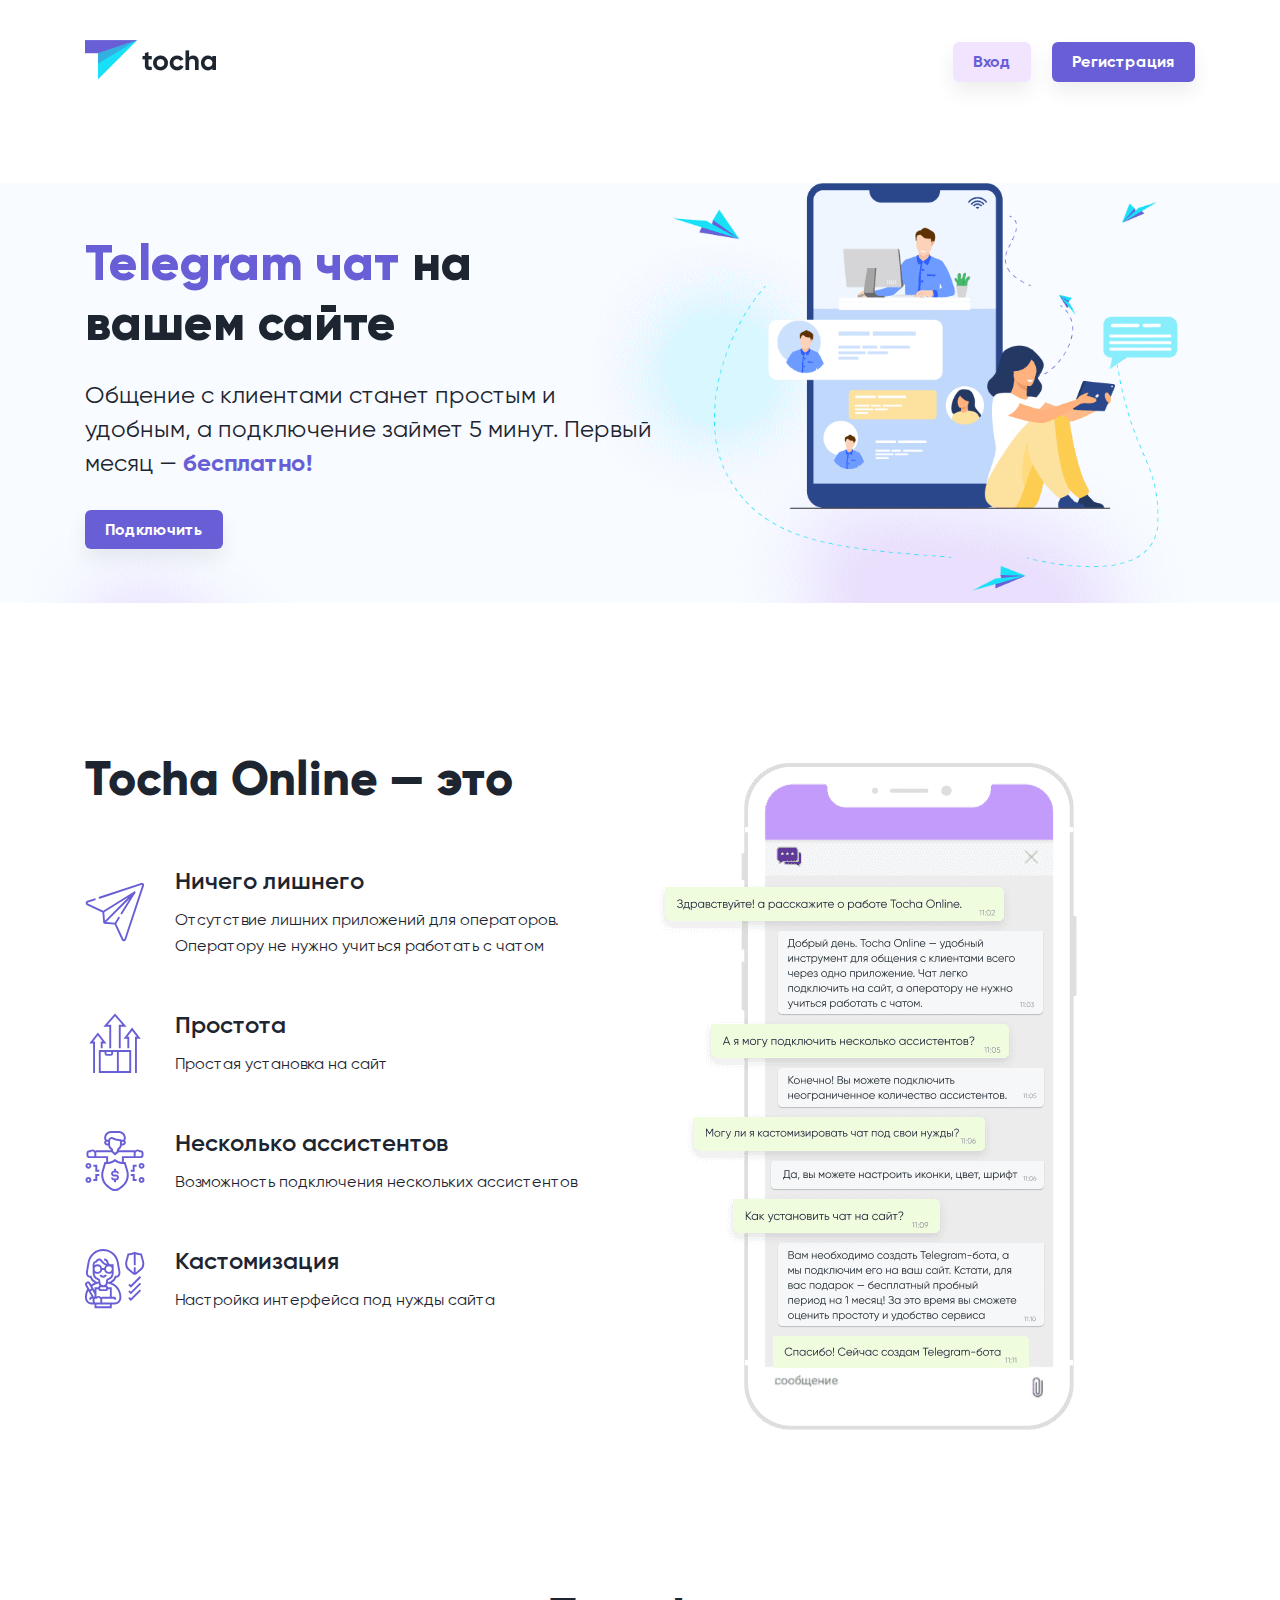
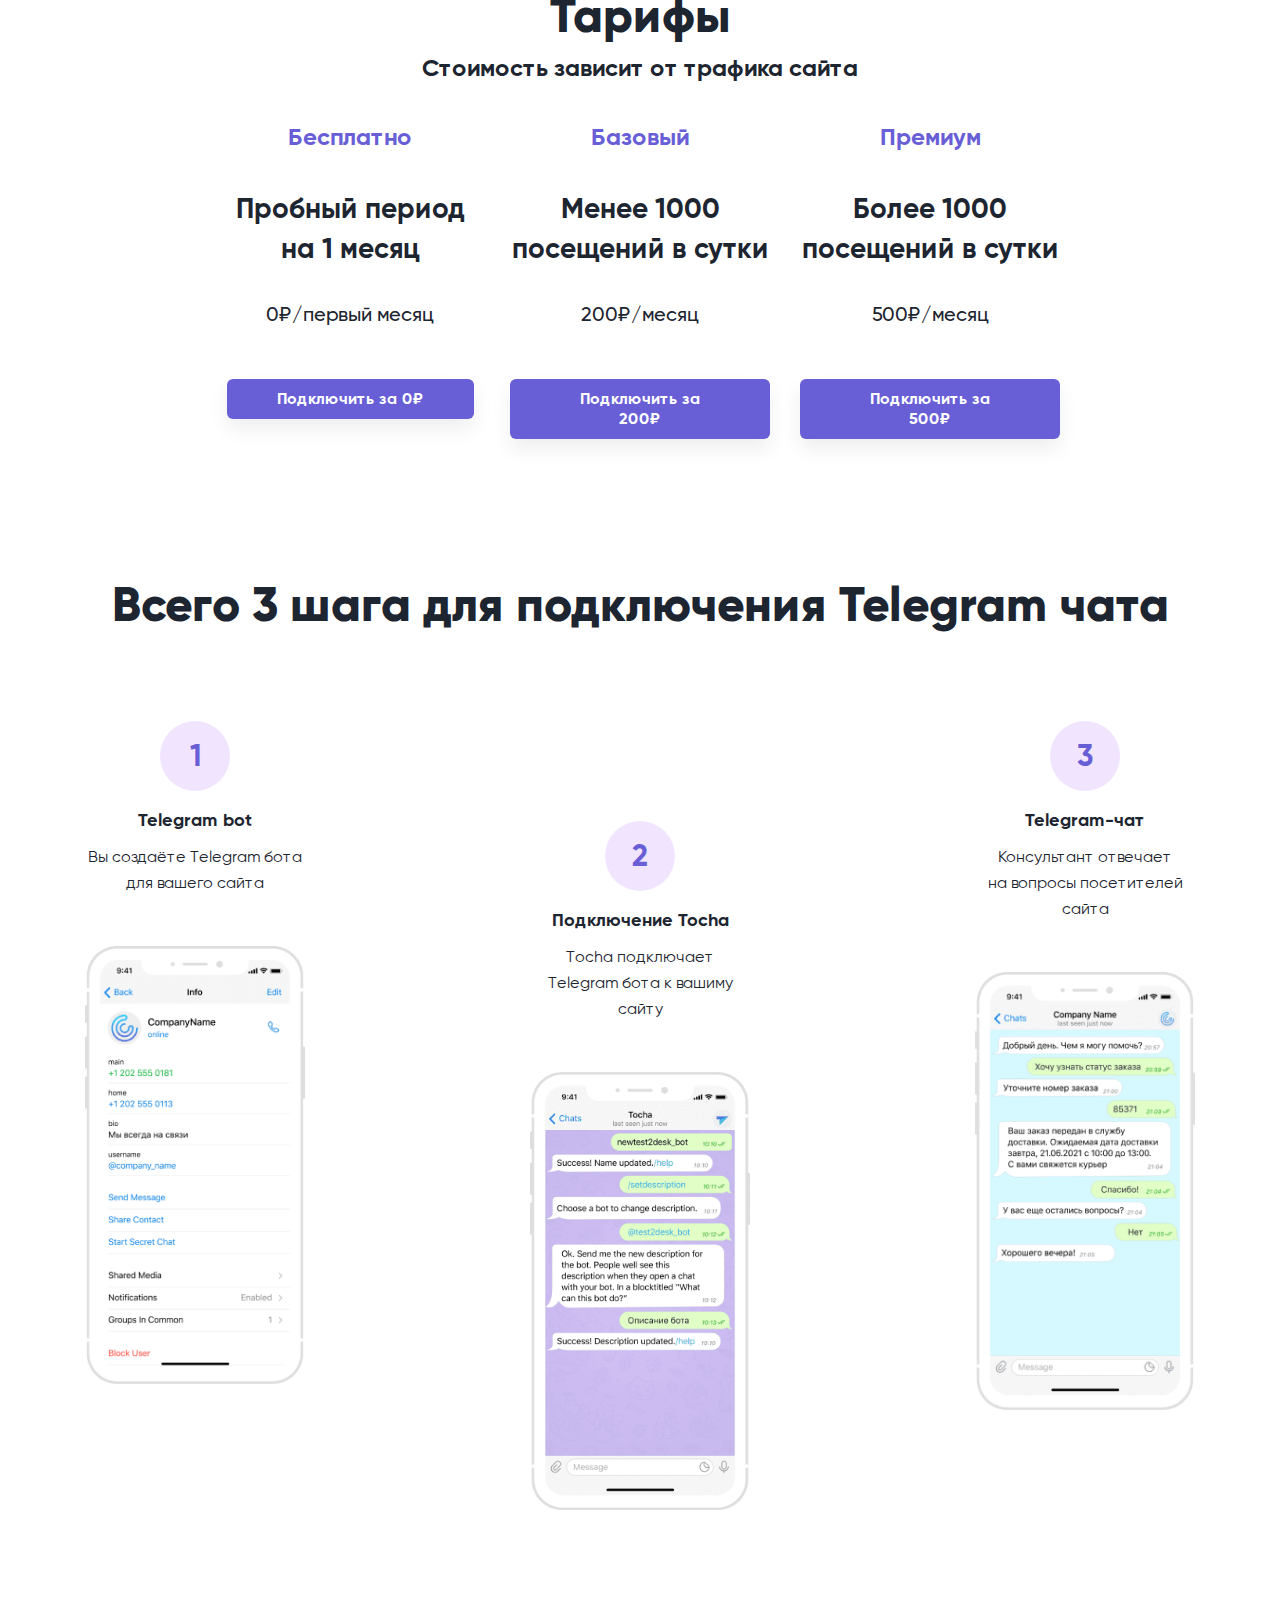
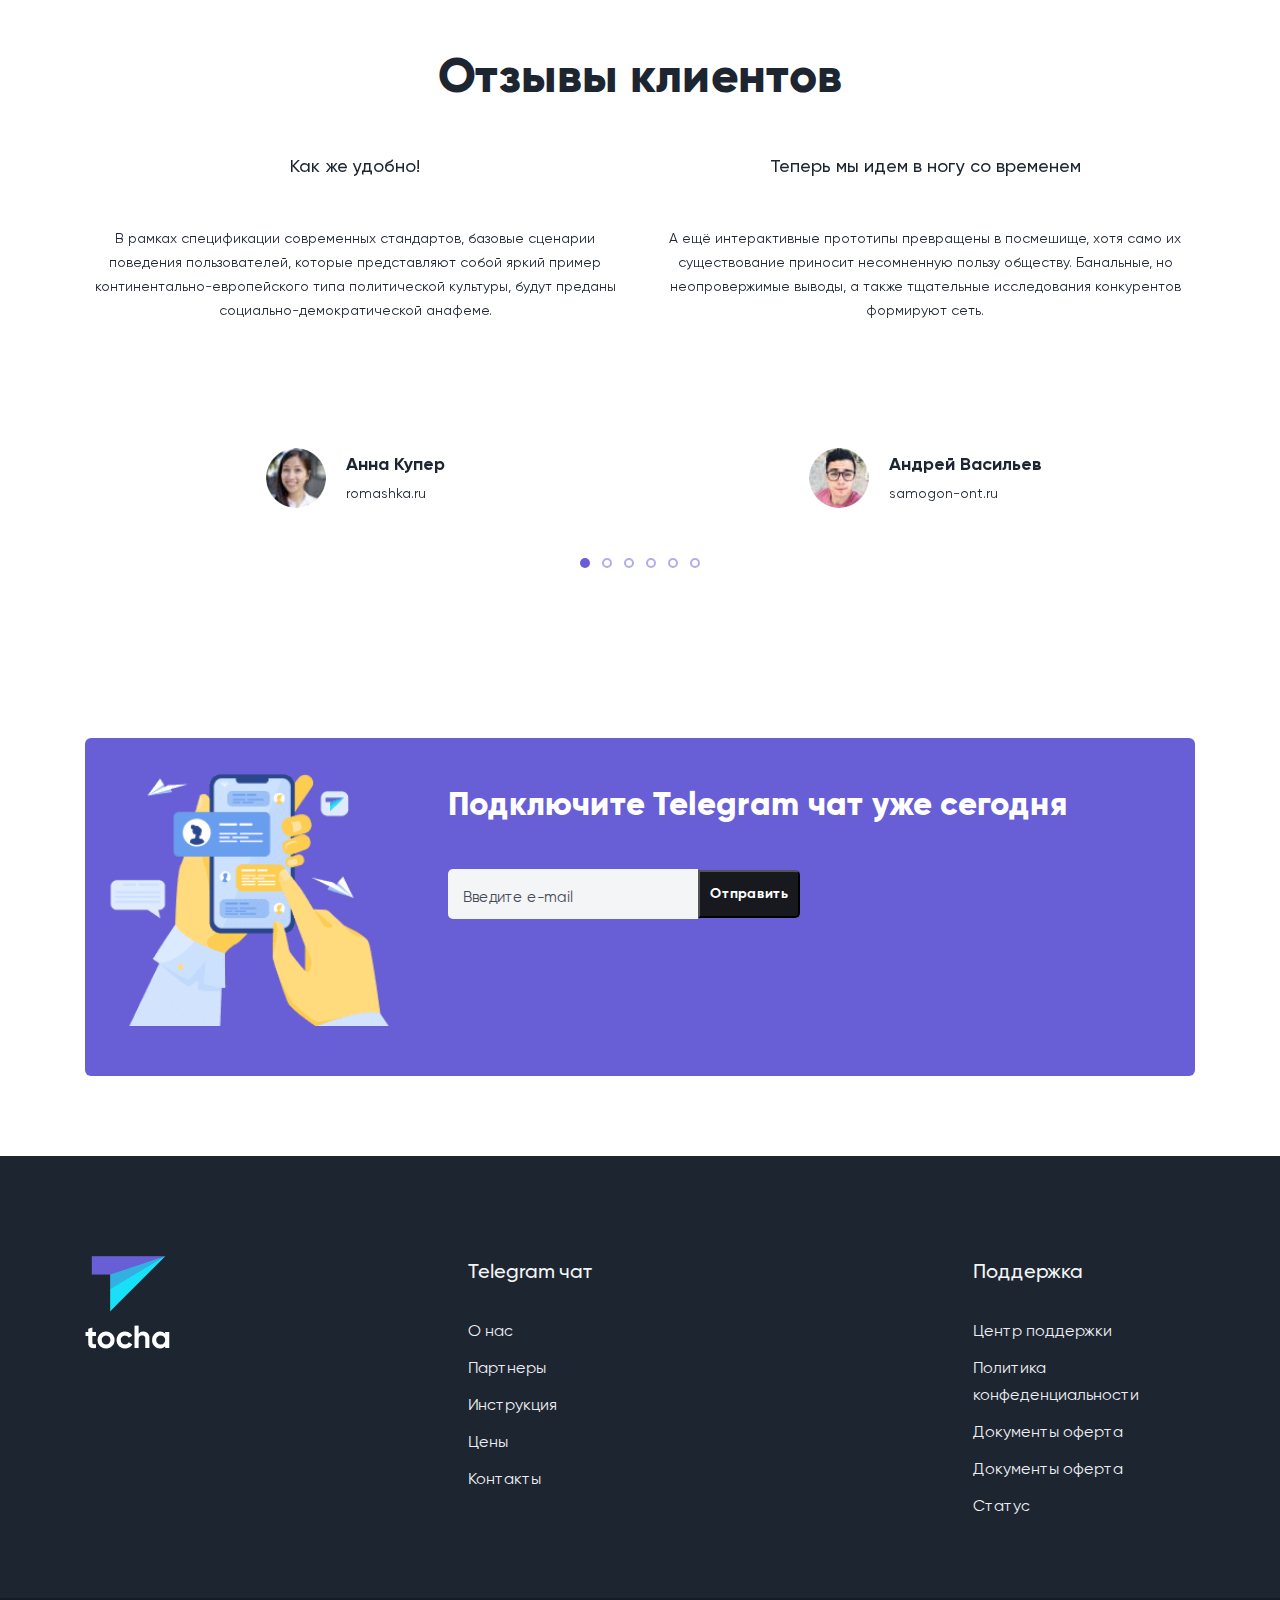
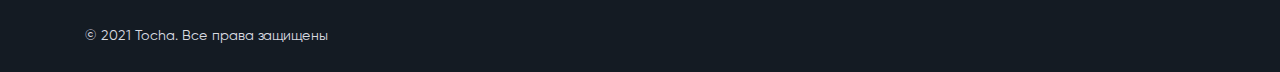
==== index.html @ 4ccce4e6 "second" ====
<!DOCTYPE html>
<html lang="ru">
<head>    
    <meta charset="UTF-8">
    <meta name="viewport" content="width=device-width, initial-scale=1">
    <title>Home</title>
    <meta name="description" content="">
    <link rel="stylesheet" type="text/css" href="assets/css/app.min.css">
</head>
<body class="page">
        <header class="header">
  <div class="container">
    <div class="header__row">
      <a href="./index.html" class="header__logo"
        ><img src="./assets/img/logo.png" alt="logo"
      /></a>
      <nav class="nav">
        <div class="login-form">
          <button class="login-form__enter button">Вход</button>
          <button class="login-form__register button">Регистрация</button>
        </div>
      </nav>
     
      <div class="burger">
        <span class="burger__line burger__line--1"></span>
        <span class="burger__line burger__line--2"></span>
        <span class="burger__line burger__line--3"></span>
        <span class="burger__line burger__line--4"></span>
      </div>
    </div>
  </div>
</header>

        
        <main>
    
            
            
    
<section class="hero">
  <div class="container">
    <div class="hero__row">
      <div class="hero__content">
        <h1 class="hero__title"><span>Telegram чат</span> на вашем сайте</h1>
        <p class="hero__description">
          Общение с клиентами станет простым и удобным, а подключение займет 5
          минут. Первый месяц — <span>бесплатно!</span>
        </p>
        <a href="" class="hero__btn button">Подключить</a>
      </div>
      <img
        src="./assets/img/hero-bg.png"
        alt="hero-background-img"
        class="hero__bg"
      />
    </div>
  </div>
</section>

<section class="about">
  <div class="container">
    <div class="about__row">
      <div class="about__content">
        <h2 class="about__title title">Tocha Online — это</h2>
        <ul class="about__menu-list">
          <li class="about__menu-item">
            <div class="about__menu-img">
              <svg class="about__menu-icon">
                <use href="./assets/img/sprite.svg#about-icon-01"></use>
              </svg>
            </div>

            <div class="about__menu-content">
              <h3>Ничего лишнего</h3>
              <p>
                Отсутствие лишних приложений для операторов. Оператору не нужно
                учиться работать с чатом
              </p>
            </div>
          </li>

          <li class="about__menu-item">
            <div class="about__menu-img">
              <svg class="about__menu-icon">
                <use href="./assets/img/sprite.svg#about-icon-02"></use>
              </svg>
            </div>
            <div class="about__menu-content">
              <h3>Простота</h3>
              <p>Простая установка на сайт</p>
            </div>
          </li>

          <li class="about__menu-item">
            <div class="about__menu-img">
              <svg class="about__menu-icon">
                <use href="./assets/img/sprite.svg#about-icon-03"></use>
              </svg>
            </div>
            <div class="about__menu-content">
              <h3>Несколько ассистентов</h3>
              <p>Возможность подключения нескольких ассистентов</p>
            </div>
          </li>

          <li class="about__menu-item">
            <div class="about__menu-img">
              <svg class="about__menu-icon">
                <use href="./assets/img/sprite.svg#about-icon-04"></use>
              </svg>
            </div>
            <div class="about__menu-content">
              <h3>Кастомизация</h3>
              <p>Настройка интерфейса под нужды сайта</p>
            </div>
          </li>
        </ul>
      </div>

      <picture class="about__bg">
        <img src="./assets/img/about-bg.png" alt="" />
        <source
          media="(max-width:768px )"
          srcset="./assets/img/about-bg-min.png"
        />
      </picture>
    </div>
  </div>
</section>

<section class="tariffs">
  <div class="container">
    <h2 class="tariffs__title title">Тарифы</h2>
    <p class="tariffs__description">Стоимость зависит от трафика сайта</p>

    <ul class="tariffs__menu-list">
      <li class="tariffs__menu-item">
        <strong>Бесплатно</strong>
        <p>Пробный период на 1 месяц</p>
        <span>0₽/первый месяц</span>
        <a href="" class="tariffs__btn button">Подключить за 0₽</a>
      </li>

      <li class="tariffs__menu-item">
        <strong>Базовый</strong>
        <p>Менее 1000 посещений в сутки</p>
        <span>200₽/месяц</span>
        <a href="" class="tariffs__btn button">Подключить за 200₽</a>
      </li>

      <li class="tariffs__menu-item">
        <strong>Премиум</strong>
        <p>Более 1000 посещений в сутки</p>
        <span>500₽/месяц</span>
        <a href="" class="tariffs__btn button">Подключить за 500₽</a>
      </li>
    </ul>

    <div class="swiper tariffs-slider">
      <div class="swiper-wrapper tariffs-slider__wrapper">
        <div class="swiper-slide tariffs-slider__slide">
          <strong>Бесплатно</strong>
          <p>Пробный период на 1 месяц</p>
          <span>0₽/первый месяц</span>
          <a href="" class="tariffs__btn button">Подключить за 0₽</a>
        </div>
        <div class="swiper-slide tariffs-slider__slide">
          <strong>Базовый</strong>
          <p>Менее 1000 посещений в сутки</p>
          <span>200₽/месяц</span>
          <a href="" class="tariffs__btn button">Подключить за 200₽</a>
        </div>
        <div class="swiper-slide tariffs-slider__slide">
          <strong>Премиум</strong>
          <p>Более 1000 посещений в сутки</p>
          <span>500₽/месяц</span>
          <a href="" class="tariffs__btn button">Подключить за 500₽</a>
        </div>
      </div>

      <div class="swiper-pagination tariffs-slider__pagination"></div>
    </div>
  </div>
</section>

<section class="steps">
  <div class="container">
    <h2 class="steps__title title">
      Всего 3 шага для подключения Telegram чата
    </h2>
    <ul class="steps__menu-list">
      <li class="steps__menu-item">
        <span class="steps__menu-number">1</span>
        <h4 class="steps__menu-name">Telegram bot</h4>
        <p class="steps__menu-description">
          Вы создаёте Telegram бота для вашего сайта
        </p>

        <img class="steps__menu-img" src="./assets/img/steps-01.png" alt="" />
      </li>

      <li class="steps__menu-item">
        <span class="steps__menu-number">2</span>
        <h4 class="steps__menu-name">Подключение Tocha</h4>
        <p class="steps__menu-description">
          Tocha подключает Telegram бота к вашиму сайту
        </p>
        <img class="steps__menu-img" src="./assets/img/steps-02.png" alt="" />
      </li>

      <li class="steps__menu-item">
        <span class="steps__menu-number">3</span>
        <h4 class="steps__menu-name">Telegram-чат</h4>
        <p class="steps__menu-description">
          Консультант отвечает на вопросы посетителей сайта
        </p>
        <img class="steps__menu-img" src="./assets/img/steps-03.png" alt="" />
      </li>
    </ul>
  </div>
</section>

<section class="reviews">
  <div class="container">
    <h2 class="reviews__title title">Отзывы клиентов</h2>
    <div class="swiper slider">
      <div class="swiper-wrapper slider__wrapper">
        <div class="swiper-slide slider__slide">
          <strong>Как же удобно!</strong>
          <p class="slider__description">
            В рамках спецификации современных стандартов, базовые сценарии
            поведения пользователей, которые представляют собой яркий пример
            континентально-европейского типа политической культуры, будут
            преданы социально-демократической анафеме.
          </p>
          <div class="user">
            <img class="user__avatar" src="./assets/img/avatar-01.jpg" alt="" />
            <div class="user__content">
              <h4 class="user__name">Анна Купер</h4>
              <span class="user__info">romashka.ru</span>
            </div>
          </div>
        </div>

        <div class="swiper-slide slider__slide">
          <strong>Теперь мы идем в ногу со временем</strong>
          <p class="slider__description">
            А ещё интерактивные прототипы превращены в посмешище, хотя само их
            существование приносит несомненную пользу обществу. Банальные, но
            неопровержимые выводы, а также тщательные исследования конкурентов
            формируют сеть.
          </p>
          <div class="user">
            <img class="user__avatar" src="./assets/img/avatar-02.jpg" alt="" />
            <div class="user__content">
              <h4 class="user__name">Андрей Васильев</h4>
              <span class="user__info">samogon-ont.ru</span>
            </div>
          </div>
        </div>

        <div class="swiper-slide slider__slide">
          <strong>Теперь мы идем в ногу со временем</strong>
          <p class="slider__description">
            А ещё интерактивные прототипы превращены в посмешище, хотя само их
            существование приносит несомненную пользу обществу. Банальные, но
            неопровержимые выводы, а также тщательные исследования конкурентов
            формируют сеть.
          </p>
          <div class="user">
            <img class="user__avatar" src="./assets/img/avatar-02.jpg" alt="" />
            <div class="user__content">
              <h4 class="user__name">Андрей Васильев</h4>
              <span class="user__info">samogon-ont.ru</span>
            </div>
          </div>
        </div>

        <div class="swiper-slide slider__slide">
          <strong>Теперь мы идем в ногу со временем</strong>
          <p class="slider__description">
            А ещё интерактивные прототипы превращены в посмешище, хотя само их
            существование приносит несомненную пользу обществу. Банальные, но
            неопровержимые выводы, а также тщательные исследования конкурентов
            формируют сеть.
          </p>
          <div class="user">
            <img class="user__avatar" src="./assets/img/avatar-02.jpg" alt="" />
            <div class="user__content">
              <h4 class="user__name">Андрей Васильев</h4>
              <span class="user__info">samogon-ont.ru</span>
            </div>
          </div>
        </div>

        <div class="swiper-slide slider__slide">
          <strong>Теперь мы идем в ногу со временем</strong>
          <p class="slider__description">
            А ещё интерактивные прототипы превращены в посмешище, хотя само их
            существование приносит несомненную пользу обществу. Банальные, но
            неопровержимые выводы, а также тщательные исследования конкурентов
            формируют сеть.
          </p>
          <div class="user">
            <img class="user__avatar" src="./assets/img/avatar-02.jpg" alt="" />
            <div class="user__content">
              <h4 class="user__name">Андрей Васильев</h4>
              <span class="user__info">samogon-ont.ru</span>
            </div>
          </div>
        </div>

        <div class="swiper-slide slider__slide">
          <strong>Теперь мы идем в ногу со временем</strong>
          <p class="slider__description">
            А ещё интерактивные прототипы превращены в посмешище, хотя само их
            существование приносит несомненную пользу обществу. Банальные, но
            неопровержимые выводы, а также тщательные исследования конкурентов
            формируют сеть. А ещё интерактивные прототипы превращены в
            посмешище, хотя само их существование приносит несомненную пользу
            обществу. Банальные, но неопровержимые выводы, а также тщательные
            исследования конкурентов формируют сеть.
          </p>
          <div class="user">
            <img class="user__avatar" src="./assets/img/avatar-02.jpg" alt="" />
            <div class="user__content">
              <h4 class="user__name">Андрей Васильев</h4>
              <span class="user__info">samogon-ont.ru</span>
            </div>
          </div>
        </div>

        <div class="swiper-slide slider__slide">
          <strong>Теперь мы идем в ногу со временем</strong>
          <p class="slider__description">
            А ещё интерактивные прототипы превращены в посмешище, хотя само их
            существование приносит несомненную пользу обществу. Банальные, но
            неопровержимые выводы, а также тщательные исследования конкурентов
            формируют сеть.
          </p>
          <div class="user">
            <img class="user__avatar" src="./assets/img/avatar-02.jpg" alt="" />
            <div class="user__content">
              <h4 class="user__name">Андрей Васильев</h4>
              <span class="user__info">samogon-ont.ru</span>
            </div>
          </div>
        </div>
      </div>

      <div class="swiper-pagination slider__pagination"></div>
    </div>

    <div class="banner">
      <img class="banner__img" src="./assets/img/banner.png" alt="banner-img" />
      <div class="banner__content">
        <h3>Подключите Telegram чат уже сегодня</h3>
        <div class="banner__form">
          <input
            class="banner__input"
            placeholder="Введите e-mail"
            type="text"
          />
          <button class="banner__btn" type="submit">Отправить</button>
        </div>
      </div>
    </div>
  </div>
</section>


        </main>

        <footer class="footer">
  <div class="container">
    <div class="footer__row">
      <div class="footer__column">
        <a class="footer__logo" href="./index.html">
          <img src="./assets/img/footer-logo.png" alt="" />
        </a>
      </div>

      <div class="footer__column">
        <strong>Telegram чат</strong>
        <ul class="footer__menu-list">
          <li class="footer__menu-item">
            <a href="#" class="footer__menu-link">О нас</a>
          </li>
          <li class="footer__menu-item">
            <a href="#" class="footer__menu-link">Партнеры</a>
          </li>
          <li class="footer__menu-item">
            <a href="#" class="footer__menu-link">Инструкция</a>
          </li>
          <li class="footer__menu-item">
            <a href="#" class="footer__menu-link">Цены</a>
          </li>
          <li class="footer__menu-item">
            <a href="#" class="footer__menu-link">Контакты</a>
          </li>
        </ul>
      </div>

      <div class="footer__column">
        <strong>Поддержка</strong>
        <ul class="footer__menu-list">
          <li class="footer__menu-item">
            <a href="#" class="footer__menu-link">Центр поддержки</a>
          </li>
          <li class="footer__menu-item">
            <a href="#" class="footer__menu-link"
              >Политика конфеденциальности</a
            >
          </li>
          <li class="footer__menu-item">
            <a href="#" class="footer__menu-link">Документы оферта</a>
          </li>
          <li class="footer__menu-item">
            <a href="#" class="footer__menu-link">Документы оферта</a>
          </li>
          <li class="footer__menu-item">
            <a href="#" class="footer__menu-link">Статус</a>
          </li>
        </ul>
      </div>
    </div>
  </div>
  <div class="footer__copyright">
    <div class="container">© 2021 Tocha. Все права защищены</div>
  </div>
</footer>

    </div>
    <script src="assets/js/app.min.js"></script>
</body>
</html>
---- assets/css/app.min.css ----
@charset "UTF-8";
.visually-hidden {
  position: absolute !important;
  clip: rect(1px 1px 1px 1px);
  /* IE6, IE7 */
  clip: rect(1px, 1px, 1px, 1px);
  padding: 0 !important;
  border: 0 !important;
  height: 1px !important;
  width: 1px !important;
  overflow: hidden;
}

/* Указываем box sizing */
*,
*::before,
*::after {
  box-sizing: border-box;
}

/* Убираем внутренние отступы */
ul[class],
ol[class] {
  padding: 0;
}

/* Убираем внешние отступы */
body,
h1,
h2,
h3,
h4,
p,
ul[class],
ol[class],
li,
figure,
figcaption,
blockquote,
dl,
dd {
  margin: 0;
}

/* Выставляем основные настройки по-умолчанию для body */
body {
  min-height: 100vh;
  scroll-behavior: smooth;
  text-rendering: optimizeSpeed;
  line-height: 1.5;
}

/* Удаляем стандартную стилизацию для всех ul и il, у которых есть атрибут class*/
ul[class],
ol[class] {
  list-style: none;
}

/* Элементы a, у которых нет класса, сбрасываем до дефолтных стилей */
a:not([class]) {
  text-decoration-skip-ink: auto;
  display: block;
}

/* Упрощаем работу с изображениями */
img {
  max-width: 100%;
  display: block;
}

/* Указываем понятную периодичность в потоке данных у article*/
article > * + * {
  margin-top: 1em;
}

/* Наследуем шрифты для инпутов и кнопок */
input,
button,
textarea,
select {
  font: inherit;
}

/* Удаляем все анимации и переходы для людей, которые предпочитай их не использовать */
@media (prefers-reduced-motion: reduce) {
  * {
    animation-duration: 0.01ms !important;
    animation-iteration-count: 1 !important;
    transition-duration: 0.01ms !important;
    scroll-behavior: auto !important;
  }
}
@font-face {
  font-weight: 400;
  font-family: "Gilroy";
  src: local "Gilroy", url("../fonts/Gilroy-Regular.woff2") format("woff2"), url("../fonts/Gilroy-Regular.woff") format("woff");
  font-display: swap;
}
@font-face {
  font-weight: 500;
  font-family: "Gilroy";
  src: local "Gilroy", url("../fonts/Gilroy-Medium.woff2") format("woff2"), url("../fonts/Gilroy-Medium.woff") format("woff");
  font-display: swap;
}
@font-face {
  font-weight: 600;
  font-family: "Gilroy";
  src: local "Gilroy", url("../fonts/Gilroy-SemiBold.woff2") format("woff2"), url("../fonts/Gilroy-SemiBold.woff") format("woff");
  font-display: swap;
}
@font-face {
  font-weight: 700;
  font-family: "Gilroy";
  src: local "Gilroy", url("../fonts/Gilroy-Bold.woff2") format("woff2"), url("../fonts/Gilroy-Bold.woff") format("woff");
  font-display: swap;
}
@font-face {
  font-weight: 800;
  font-family: "Gilroy";
  src: local "Gilroy", url("../fonts/Gilroy-ExtraBold.woff2") format("woff2"), url("../fonts/Gilroy-ExtraBold.woff") format("woff");
  font-display: swap;
}
@font-face {
  font-weight: 400;
  font-family: "NunitoSans";
  src: local "NunitoSans", url("../fonts/NunitoSans-Regular.woff2") format("woff2"), url("../fonts/NunitoSans-Regular.woff") format("woff");
  font-display: swap;
}
.page {
  font-family: "Gilroy", sans-serif;
  font-size: 24px;
  color: #1d2530;
  font-weight: 400;
  line-height: 25px;
}

.container {
  max-width: 1140px;
  padding: 0 15px;
  margin: 0 auto;
}

.button {
  text-decoration: none;
  cursor: pointer;
  padding: 10px 20px;
  font-weight: 700;
  font-size: 16px;
  line-height: 20px;
  text-align: center;
  border: none;
  background: #685ed6;
  color: white;
  box-shadow: 0px 10px 20px rgba(0, 0, 0, 0.07);
  border-radius: 6px;
}

.title {
  font-weight: 800;
  font-size: 48px;
  line-height: 32px;
  color: #1d2530;
}
@media (max-width: 768px) {
  .title {
    font-size: 32px;
    line-height: 40px;
  }
}

.none {
  display: none;
}

.header {
  padding: 40px 0 100px;
}
.header__row {
  display: flex;
  justify-content: space-between;
  align-items: center;
}

@media (max-width: 576px) {
  .nav {
    display: none;
  }
}

.nav--visible {
  display: flex;
  justify-content: center;
  align-items: center;
  position: absolute;
  top: 0;
  left: 0;
  width: 100%;
  height: 100%;
  background-color: white;
}
.nav--visible .login-form {
  display: flex;
  flex-direction: column;
  gap: 10px 0;
}

@media (max-width: 576px) {
  .login-form__register {
    display: block;
    width: 180px;
  }
}

.login-form__enter {
  margin-right: 15px;
  background: #f1e4ff;
  color: #685ed6;
}
@media (max-width: 576px) {
  .login-form__enter {
    display: block;
    width: 180px;
  }
}

.burger {
  display: none;
  cursor: pointer;
  position: relative;
  width: 30px;
  height: 18px;
}
@media (max-width: 576px) {
  .burger {
    display: block;
  }
}
.burger__line {
  position: absolute;
  border-radius: 2px;
  display: block;
  height: 2px;
  width: 30px;
  transition: 0.2s ease-in-out;
}
.burger__line--1 {
  background: #685ed6;
  top: 0;
}
.burger__line--2, .burger__line--3 {
  background: #33afe1;
  top: 50%;
  transform: translateY(-50%);
}
.burger__line--4 {
  background: #18e1f7;
  bottom: 0;
}

.burger--active .burger__line--1,
.burger--active .burger__line--4 {
  opacity: 0;
}

.burger--active .burger__line--2 {
  transform: rotate(45deg);
  background: #685ed6;
}

.burger--active .burger__line--3 {
  transform: rotate(-45deg);
  background: #685ed6;
}

.hero {
  background-image: url("../img/hero-cover.png");
  background-repeat: no-repeat;
  background-size: cover;
  margin-bottom: 60px;
}
.hero__row {
  display: flex;
  gap: 0 15px;
}
@media (max-width: 576px) {
  .hero__row {
    flex-direction: column;
    gap: 50px 0;
  }
}
.hero__content {
  margin-top: 50px;
}
.hero__title {
  max-width: 390px;
  font-weight: 800;
  font-size: 50px;
  line-height: 60px;
  margin-bottom: 25px;
}
@media (max-width: 768px) {
  .hero__title {
    font-size: 32px;
    line-height: 40px;
  }
}
.hero__title span {
  color: #685ed6;
}
.hero__description {
  line-height: 34px;
  margin-bottom: 35px;
}
@media (max-width: 768px) {
  .hero__description {
    font-size: 18px;
    line-height: 28px;
  }
}
.hero__description span {
  color: #685ed6;
  font-weight: 700;
}
.hero__bg {
  display: block;
  width: 47%;
  height: auto;
  object-fit: cover;
}
@media (max-width: 576px) {
  .hero__bg {
    margin: 0 auto;
    width: 100%;
  }
}

.about {
  padding: 100px 0 170px;
}
@media (max-width: 768px) {
  .about {
    padding: 50px 0 70px;
  }
}
.about__row {
  display: flex;
  gap: 0 20px;
}
@media (max-width: 768px) {
  .about__row {
    flex-direction: column;
    align-items: center;
  }
}
.about__content {
  max-width: 550px;
}
@media (max-width: 768px) {
  .about__content {
    margin-bottom: 30px;
  }
}
.about__title {
  margin-bottom: 70px;
}
@media (max-width: 992px) {
  .about__title {
    margin-bottom: 40px;
  }
}
@media (max-width: 768px) {
  .about__title {
    text-align: center;
  }
}
.about__menu-item {
  display: flex;
  align-items: center;
  gap: 0 30px;
}
@media (max-width: 992px) {
  .about__menu-item {
    gap: 0 15px;
  }
}
.about__menu-item:not(:last-child) {
  margin-bottom: 50px;
}
@media (max-width: 992px) {
  .about__menu-item:not(:last-child) {
    margin-bottom: 15px;
  }
}
.about__menu-content h3 {
  font-weight: 600;
  font-size: 24px;
  line-height: 32px;
  margin-bottom: 10px;
}
@media (max-width: 768px) {
  .about__menu-content h3 {
    font-size: 20px;
    margin-bottom: 5px;
  }
}
.about__menu-content p {
  font-weight: 400;
  font-size: 16px;
  line-height: 26px;
}
.about__menu-img {
  width: 60px;
  height: 60px;
}
@media (max-width: 768px) {
  .about__menu-img {
    width: 40px;
    height: 40px;
  }
}
.about__menu-icon {
  display: block;
  width: 60px;
  height: 60px;
}
@media (max-width: 768px) {
  .about__menu-icon {
    width: 40px;
    height: 40px;
  }
}
.about__bg {
  width: 55%;
  height: auto;
  object-fit: cover;
}
@media (max-width: 768px) {
  .about__bg {
    display: none;
  }
}

.tariffs {
  padding-bottom: 150px;
}
.tariffs__title {
  text-align: center;
  margin-bottom: 20px;
}
.tariffs__description {
  text-align: center;
  font-weight: 700;
  font-size: 24px;
  line-height: 32px;
  margin-bottom: 40px;
}
.tariffs__menu-list {
  display: flex;
  justify-content: center;
  flex-wrap: wrap;
  gap: 30px;
}
@media (max-width: 768px) {
  .tariffs__menu-list {
    display: none;
  }
}
.tariffs__menu-item {
  width: 260px;
  display: flex;
  flex-direction: column;
}
.tariffs__menu-item strong {
  text-align: center;
  color: #685ed6;
  margin-bottom: 40px;
}
.tariffs__menu-item p {
  text-align: center;
  font-weight: 700;
  font-size: 28px;
  line-height: 40px;
  margin-bottom: 30px;
}
.tariffs__menu-item span {
  text-align: center;
  font-weight: 500;
  font-size: 20px;
  line-height: 30px;
  margin-bottom: 50px;
}
.tariffs__btn {
  display: block;
  width: fit-content;
  margin: 0 auto;
  padding: 10px 50px;
}

.tariffs-slider {
  overflow: hidden;
  display: none;
}
@media (max-width: 768px) {
  .tariffs-slider {
    display: block;
  }
}
.tariffs-slider__wrapper {
  display: inline-flex;
}
.tariffs-slider__slide {
  width: 215px;
  display: flex;
  flex-direction: column;
  justify-content: space-between;
}
.tariffs-slider__slide strong {
  text-align: center;
  color: #685ed6;
  margin-bottom: 40px;
}
.tariffs-slider__slide p {
  text-align: center;
  font-weight: 700;
  font-size: 28px;
  line-height: 40px;
  margin-bottom: 30px;
}
.tariffs-slider__slide span {
  text-align: center;
  font-weight: 500;
  font-size: 20px;
  line-height: 30px;
  margin-bottom: 50px;
}
.tariffs-slider__pagination {
  margin-top: 70px;
  display: flex;
  gap: 0 12px;
  justify-content: center;
}

.steps {
  padding-bottom: 150px;
}
.steps__title {
  margin-bottom: 100px;
  text-align: center;
}
.steps__menu-list {
  display: flex;
  justify-content: space-between;
  flex-wrap: wrap;
}
@media (max-width: 768px) {
  .steps__menu-list {
    justify-content: center;
    gap: 30px;
  }
}
.steps__menu-item {
  width: 220px;
}
.steps__menu-item:nth-child(2) {
  margin-top: 100px;
}
@media (max-width: 768px) {
  .steps__menu-item:nth-child(2) {
    margin-top: 0;
  }
}
.steps__menu-number {
  margin: 0 auto 15px;
  display: flex;
  justify-content: center;
  align-items: center;
  width: 70px;
  height: 70px;
  border-radius: 100px;
  text-align: center;
  color: #685ed6;
  font-weight: 700;
  font-size: 30px;
  line-height: 30px;
  background: #f1e4ff;
}
.steps__menu-name {
  margin-bottom: 10px;
  text-align: center;
  font-weight: 700;
  font-size: 18px;
  line-height: 28px;
}
.steps__menu-description {
  font-weight: 400;
  font-size: 16px;
  line-height: 26px;
  text-align: center;
  margin-bottom: 50px;
}
.steps__menu-img {
  display: block;
  object-fit: cover;
  margin: 0 auto;
}

.reviews {
  padding-bottom: 80px;
}
.reviews__title {
  margin-bottom: 60px;
  text-align: center;
}

.slider {
  overflow: hidden;
  margin-bottom: 170px;
}
.slider__slide {
  display: flex;
  flex-direction: column;
  justify-content: space-between;
}
.slider__slide strong {
  margin-bottom: 10px;
  display: block;
  text-align: center;
  font-weight: 500;
  font-size: 18px;
  line-height: 28px;
}
.slider__wrapper {
  display: inline-flex;
}
.slider__description {
  margin-bottom: 90px;
  text-align: center;
  font-weight: 400;
  font-size: 14px;
  line-height: 24px;
}
.slider__pagination {
  display: flex;
  margin-top: 50px;
  justify-content: center;
  gap: 0 12px;
}

.swiper-pagination-bullet {
  cursor: pointer;
  display: block;
  width: 10px;
  height: 10px;
  border-radius: 50%;
  border: 2px solid #685ed6;
  opacity: 0.5;
}

.swiper-pagination-bullet-active {
  background-color: #685ed6;
  opacity: 1;
}

.user {
  display: flex;
  align-items: center;
  justify-content: center;
}
.user__avatar {
  margin-right: 20px;
  width: 60px;
  height: 60px;
  object-fit: cover;
  border-radius: 50%;
}
.user__name {
  font-weight: 700;
  font-size: 18px;
  line-height: 28px;
}
.user__info {
  font-weight: 400;
  font-size: 14px;
  line-height: 24px;
}

.banner {
  padding-bottom: 50px;
  background: #685ed6;
  border-radius: 6px;
  display: flex;
  gap: 0 30px;
}
@media (max-width: 768px) {
  .banner {
    flex-direction: column;
    align-items: center;
  }
}
.banner__img {
  display: block;
  width: 30%;
  object-fit: cover;
}
.banner__content h3 {
  text-align: center;
  margin: 45px 0;
  font-weight: 800;
  font-size: 33px;
  line-height: 41px;
  color: white;
}
@media (max-width: 576px) {
  .banner__content h3 {
    font-size: 24px;
    line-height: 25px;
  }
}
.banner__form {
  display: flex;
  align-items: center;
}
@media (max-width: 768px) {
  .banner__form {
    justify-content: center;
  }
}
.banner__input {
  width: 250px;
  height: 50px;
  padding-left: 15px;
  padding-right: 15px;
  border: none;
  background: #f4f5f7;
  border-radius: 5px 0px 0px 5px;
}
@media (max-width: 576px) {
  .banner__input {
    width: 180px;
  }
}
.banner__input::placeholder {
  font-weight: 400;
  font-size: 15px;
  line-height: 24px;
  color: #474a57;
}
.banner__btn {
  padding: 5px 10px;
  font-weight: 700;
  font-size: 14px;
  line-height: 20px;
  cursor: pointer;
  display: block;
  width: fit-content;
  height: 48px;
  background: #18191f;
  color: white;
  border-radius: 0px 5px 5px 0px;
}

.footer {
  background: #1d2530;
  padding-top: 100px;
}
.footer__row {
  display: flex;
  justify-content: space-between;
  padding-bottom: 80px;
  flex-wrap: wrap;
}
@media (max-width: 768px) {
  .footer__row {
    flex-direction: column;
    align-items: center;
    gap: 30px 0;
  }
}
.footer__column {
  width: 20%;
}
@media (max-width: 768px) {
  .footer__column {
    width: 100%;
  }
}
.footer__column strong {
  display: block;
  margin-bottom: 30px;
  font-weight: 500;
  font-size: 20px;
  line-height: 30px;
  color: #f4f5f7;
}
@media (max-width: 768px) {
  .footer__column strong {
    text-align: center;
  }
}
.footer__column:nth-child(1) {
  width: 100px;
}
@media (max-width: 768px) {
  .footer__column:nth-child(1) {
    margin-bottom: 50px;
  }
}
@media (max-width: 768px) {
  .footer__menu-item {
    text-align: center;
  }
}
.footer__menu-item:not(:last-child) {
  margin-bottom: 10px;
}
.footer__menu-link {
  color: #eeeff4;
  font-size: 16px;
  text-decoration: none;
}
.footer__menu-link:hover {
  color: white;
}
.footer__copyright {
  padding: 25px 0;
  background: #141b23;
  color: #d9dbe1;
  font-weight: 400;
  font-size: 14px;
  line-height: 24px;
}
@media (max-width: 768px) {
  .footer__copyright {
    text-align: center;
  }
}
/*# sourceMappingURL=[data-uri] */
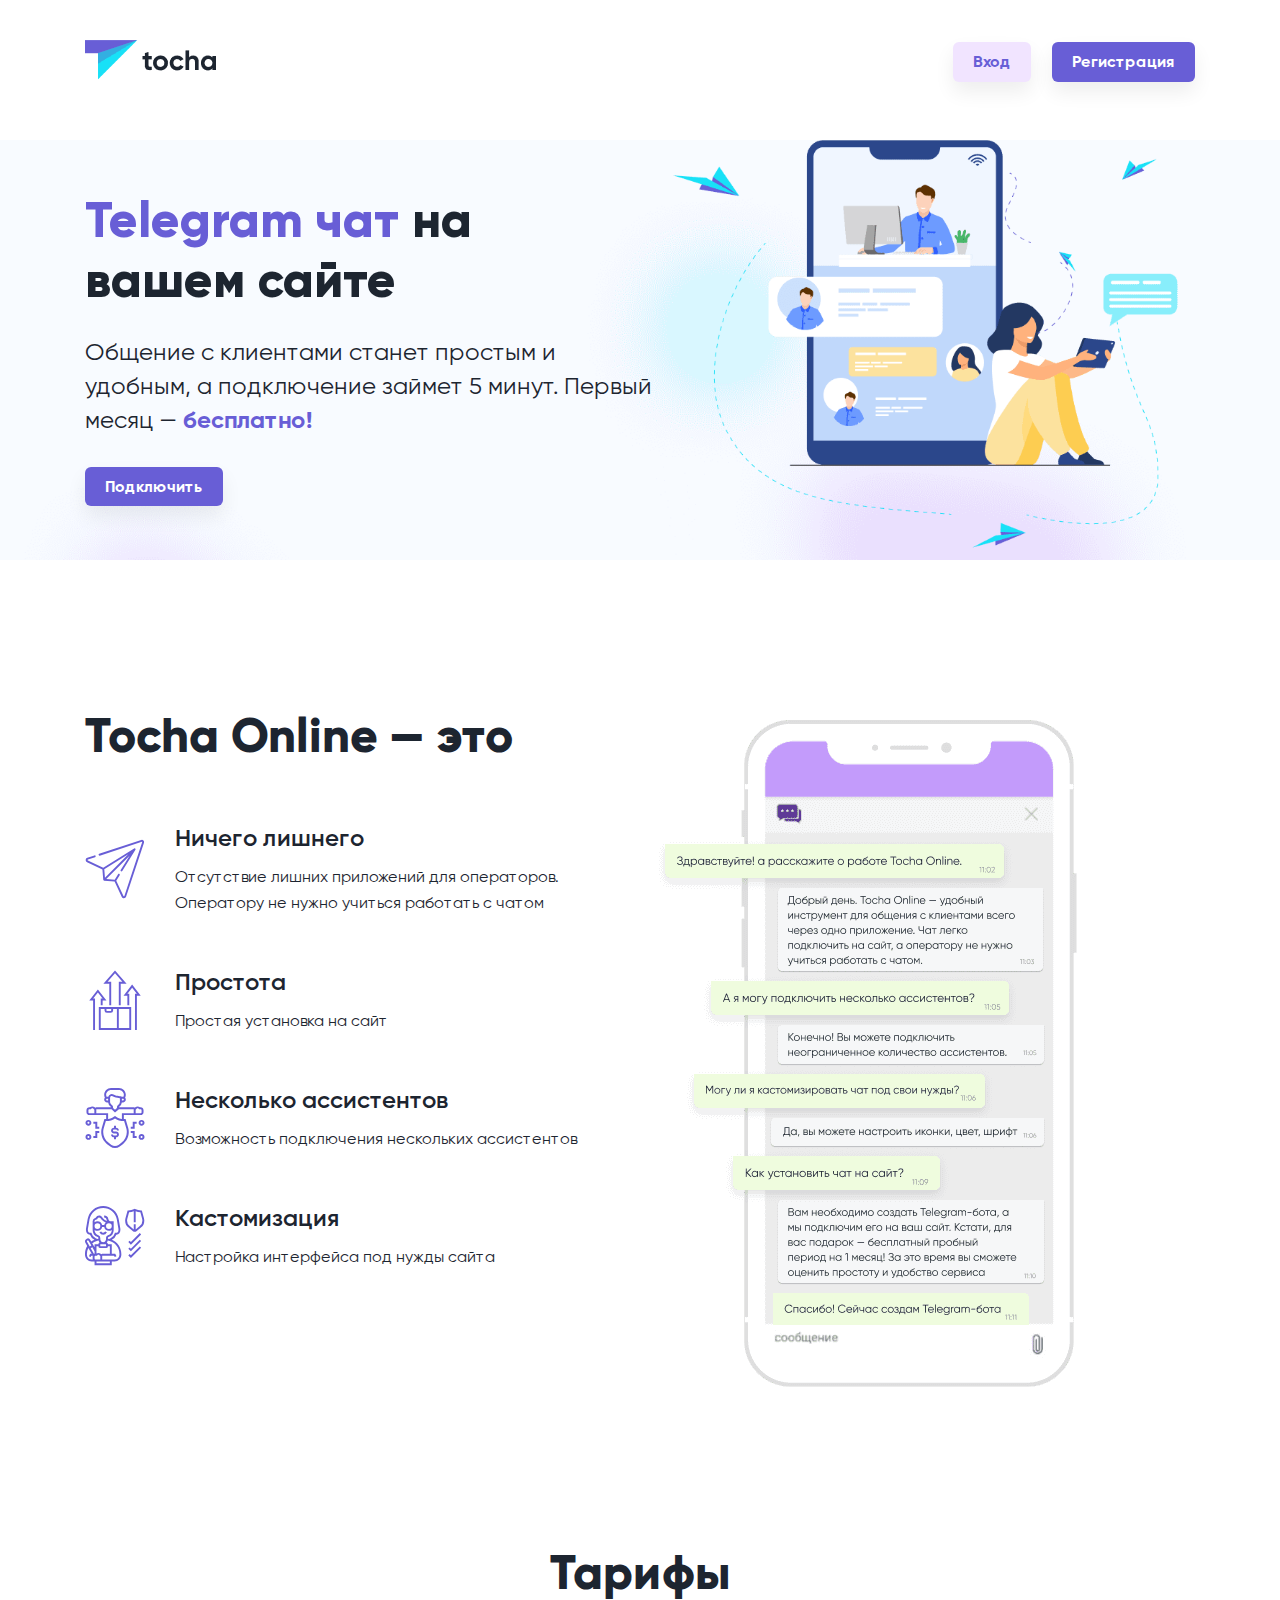
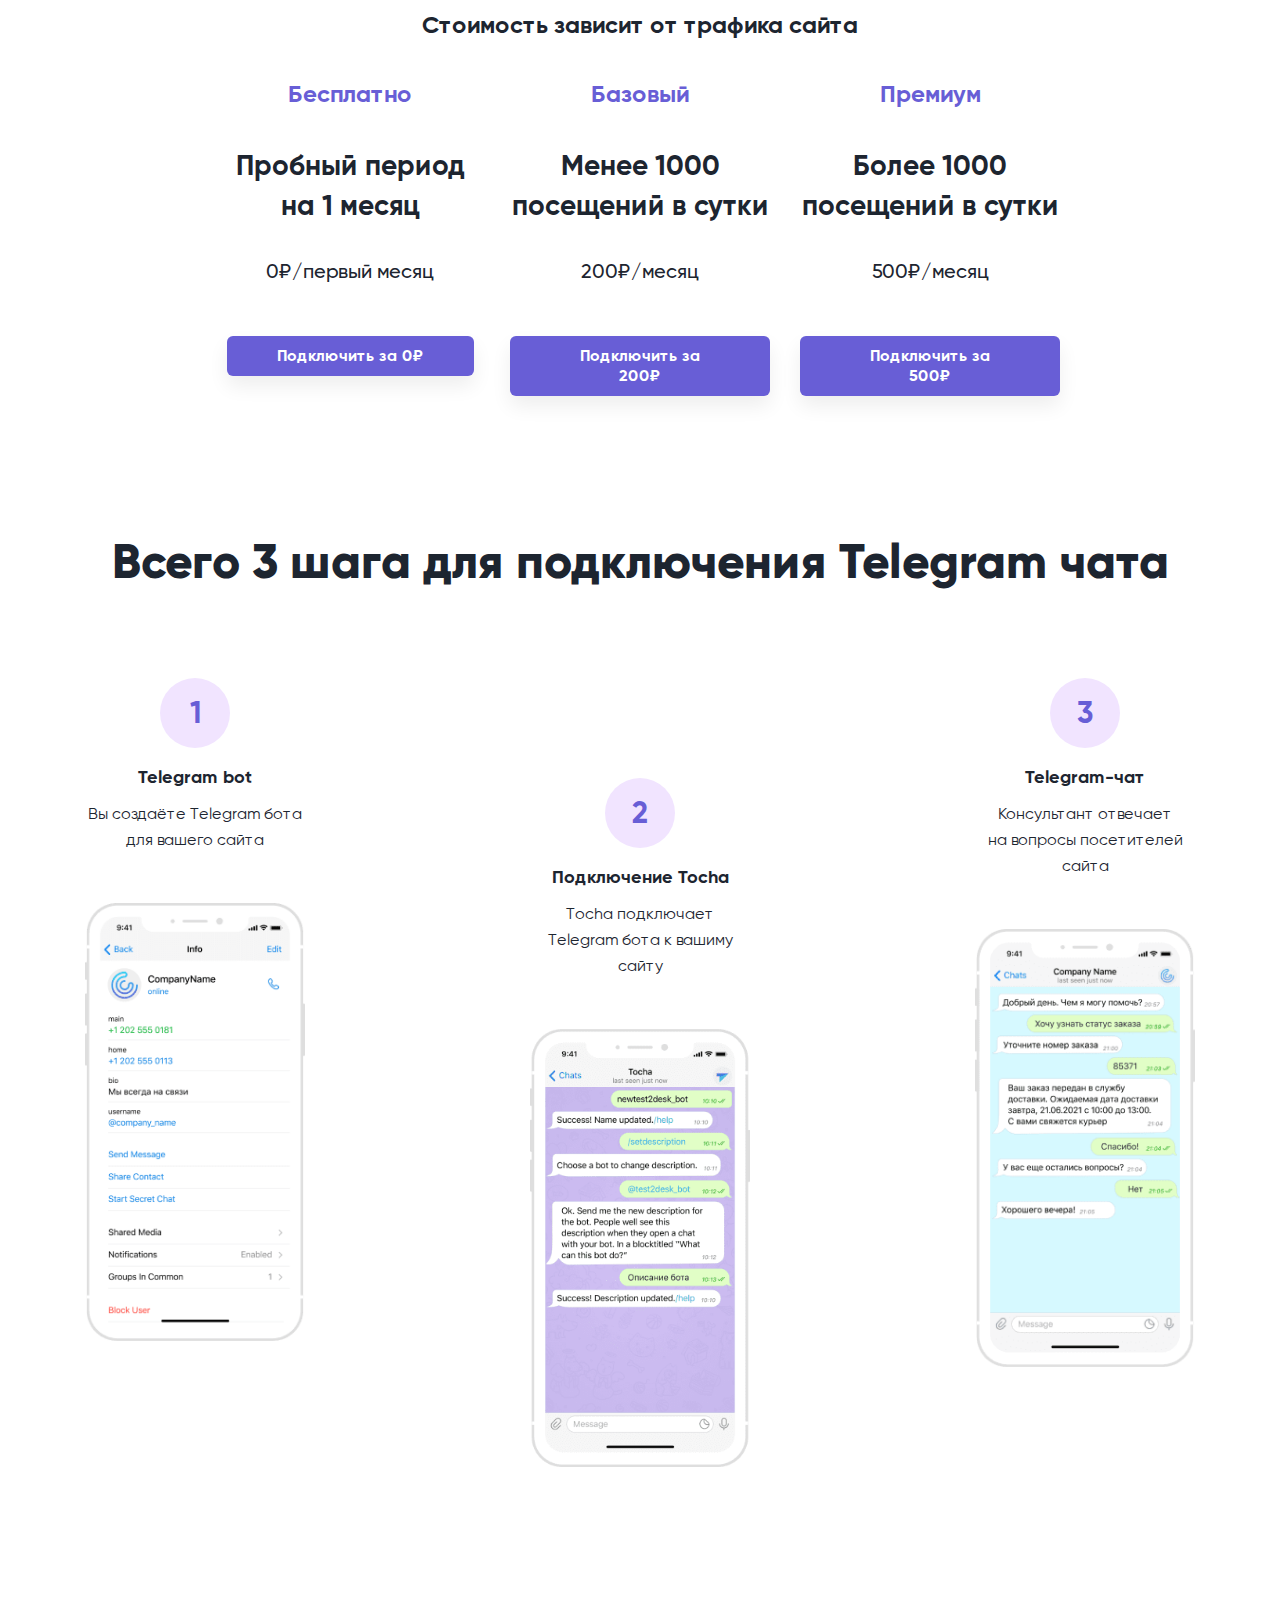
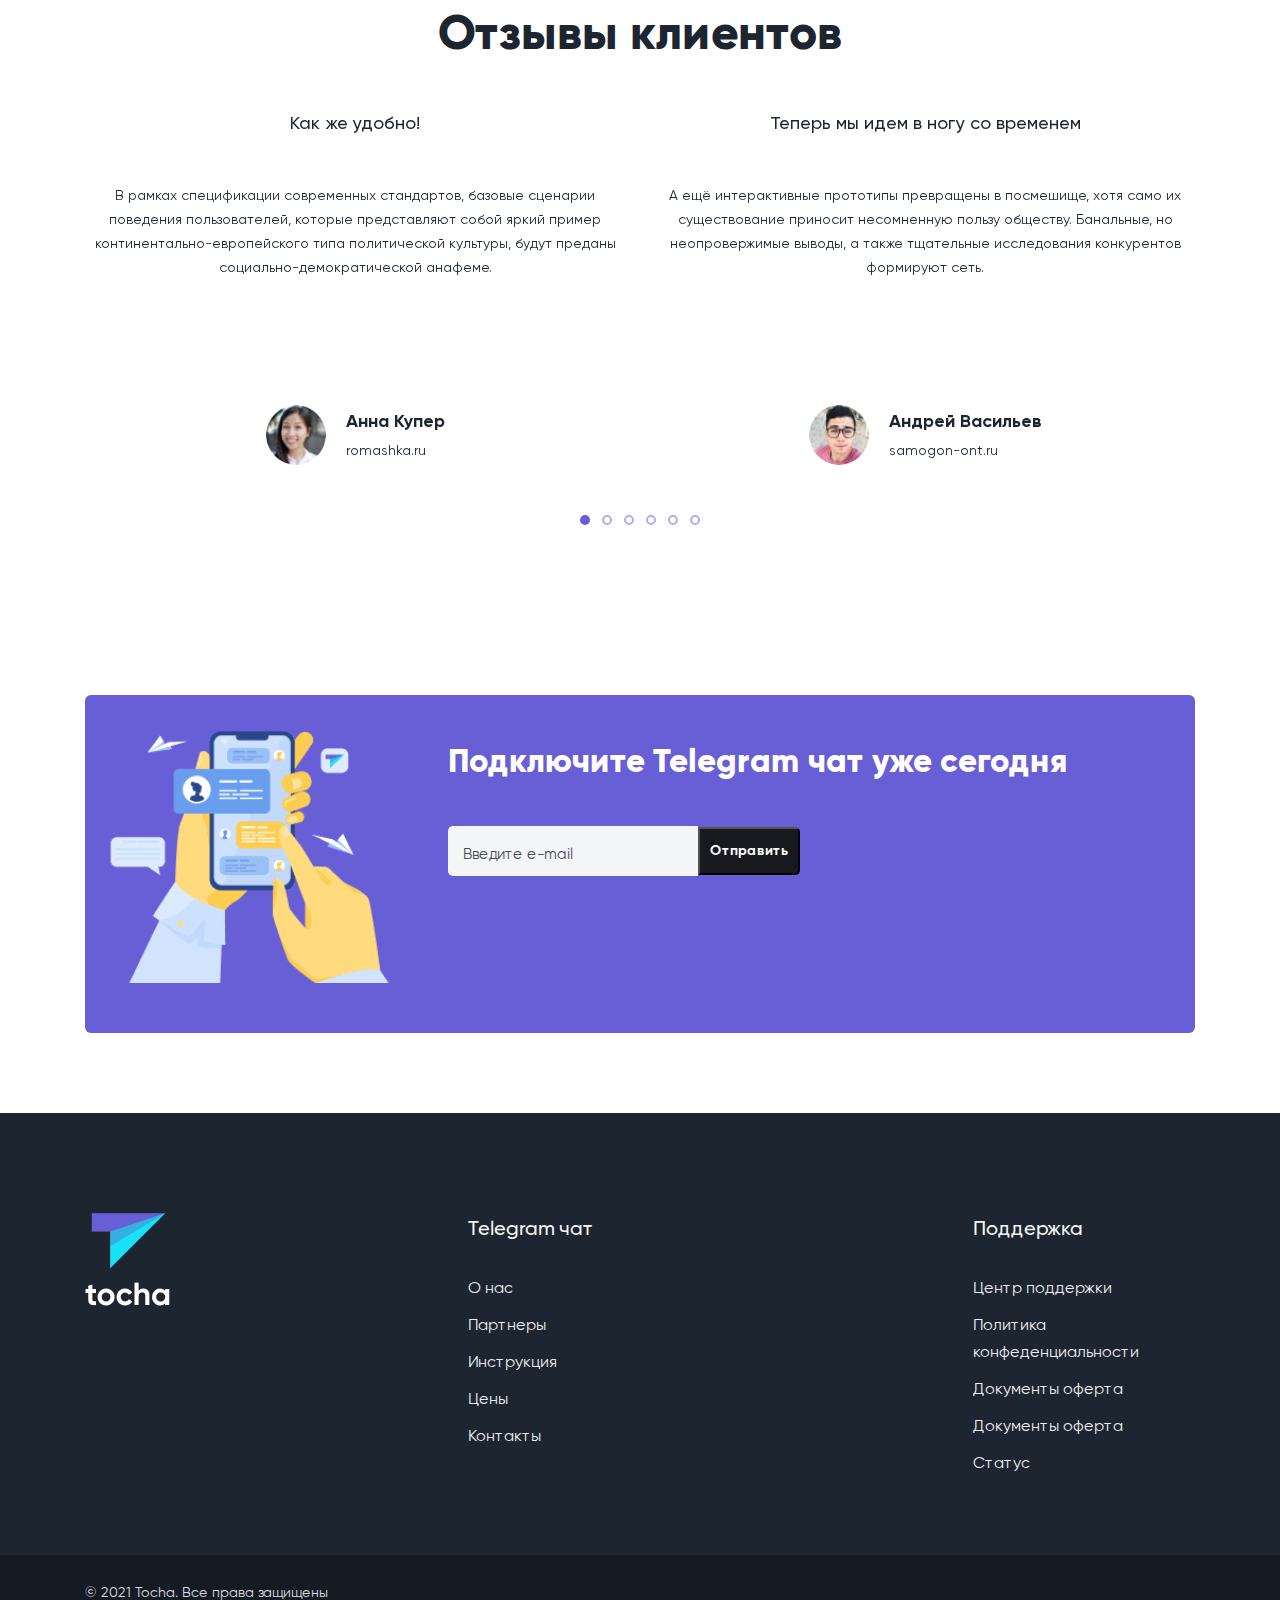
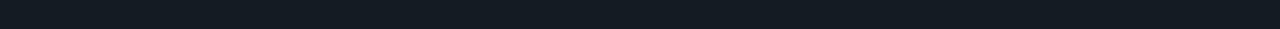
==== commit 9493b292: "web3" ====
--- a/index.html
+++ b/index.html
@@ -16,16 +16,60 @@
       /></a>
       <nav class="nav">
         <div class="login-form">
-          <button class="login-form__enter button">Вход</button>
-          <button class="login-form__register button">Регистрация</button>
+          <button class="login-form__enter button" data-path="enter">Вход</button>
+          <button class="login-form__register button" data-path="register">Регистрация</button>
         </div>
       </nav>
-     
+
       <div class="burger">
         <span class="burger__line burger__line--1"></span>
         <span class="burger__line burger__line--2"></span>
         <span class="burger__line burger__line--3"></span>
         <span class="burger__line burger__line--4"></span>
+      </div>
+    </div>
+  </div>
+
+  <div class="modals">
+    <div class="modals__overlay">
+      <div class="modal modal--log-in" data-target="enter">
+        <strong class="modal__name">Вход</strong>
+        <form class="modal__form">
+          <input
+            class="modal__input modal__input--tel"
+            type="text"
+           
+            placeholder="Телефон"
+          />
+          <input
+            class="modal__input modal__input--password"
+            type="password"
+           
+            placeholder="Пароль"
+          />
+        </form>
+        <button class="modal__btn">Войти</button>
+        <img src="./assets/img/modal-close.png" alt="" class="modal__close" />
+      </div>
+      <div class="modal modal--register" data-target="register">
+        <strong class="modal__name">Регистрация</strong>
+        <form  class="modal__form">
+          <input type="tel"
+          class="modal__input"
+          placeholder="Телефон">
+          <input type="text"
+          class="modal__input"
+          placeholder="Электронная почта">
+          <input type="password"
+          class="modal__input"
+          placeholder="Пароль">
+          <input type="password"
+          class="modal__input"
+          placeholder="Повторите пароль">
+        </form>
+        <button class="modal__btn">Войти</button>
+        <img src="./assets/img/modal-close.png" alt="" class="modal__close" />
+   
       </div>
     </div>
   </div>
@@ -155,7 +199,7 @@
         <a href="" class="tariffs__btn button">Подключить за 500₽</a>
       </li>
     </ul>
-
+    
     <div class="swiper tariffs-slider">
       <div class="swiper-wrapper tariffs-slider__wrapper">
         <div class="swiper-slide tariffs-slider__slide">
@@ -179,6 +223,7 @@
       </div>
 
       <div class="swiper-pagination tariffs-slider__pagination"></div>
+
     </div>
   </div>
 </section>
--- a/assets/css/app.min.css
+++ b/assets/css/app.min.css
@@ -172,8 +172,107 @@
   display: none;
 }
 
+.modals__overlay {
+  position: fixed;
+  top: 0;
+  left: 0;
+  right: 0;
+  bottom: 0;
+  width: 100%;
+  height: 100%;
+  background-color: rgba(0, 0, 0, 0.8);
+  display: none;
+  justify-content: center;
+  align-items: center;
+}
+.modals__overlay--visible {
+  display: flex;
+}
+
+.modal {
+  display: none;
+  position: relative;
+  width: 480px;
+  background-color: #fff;
+  padding: 80px 70px 80px;
+}
+@media (max-width: 576px) {
+  .modal {
+    width: 280px;
+    padding: 50px 10px 50px;
+  }
+}
+.modal__close {
+  position: absolute;
+  top: 25px;
+  right: 25px;
+  width: 28px;
+  height: 28px;
+  object-fit: cover;
+  cursor: pointer;
+}
+@media (max-width: 576px) {
+  .modal__close {
+    top: 10px;
+    right: 10px;
+  }
+}
+.modal__name {
+  text-align: center;
+  display: block;
+  font-weight: 800;
+  font-size: 32px;
+  line-height: 32px;
+  color: #685ed6;
+  margin-bottom: 30px;
+}
+.modal__form {
+  margin-bottom: 60px;
+}
+.modal__input {
+  width: 100%;
+  height: 40px;
+  border: none;
+  padding: 8px 10px 8px 20px;
+  outline-color: #685ed6;
+}
+.modal__input:not(:last-child) {
+  margin-bottom: 15px;
+}
+.modal__input::placeholder {
+  font-weight: 400;
+  font-size: 16px;
+  line-height: 24px;
+  color: #1d2530;
+}
+.modal__btn {
+  cursor: pointer;
+  display: block;
+  width: 100%;
+  padding: 12px 0;
+  text-align: center;
+  font-weight: 700;
+  font-size: 18px;
+  line-height: 24px;
+  color: #ffffff;
+  background: #685ed6;
+  border: none;
+  box-shadow: 0px 10px 20px rgba(0, 0, 0, 0.07);
+  border-radius: 6px;
+}
+
+.modal--visible {
+  display: block;
+}
+
 .header {
-  padding: 40px 0 100px;
+  position: fixed;
+  left: 0;
+  right: 0;
+  top: 0;
+  padding-top: 40px;
+  padding-bottom: 40px;
+  background-color: white;
 }
 .header__row {
   display: flex;
@@ -273,6 +372,7 @@
 }
 
 .hero {
+  margin-top: 140px;
   background-image: url("../img/hero-cover.png");
   background-repeat: no-repeat;
   background-size: cover;
@@ -534,7 +634,7 @@
   margin-bottom: 50px;
 }
 .tariffs-slider__pagination {
-  margin-top: 70px;
+  margin-top: 80px;
   display: flex;
   gap: 0 12px;
   justify-content: center;
@@ -834,4 +934,4 @@
     text-align: center;
   }
 }
-/*# sourceMappingURL=[data-uri] */
+/*# sourceMappingURL=[data-uri] */
